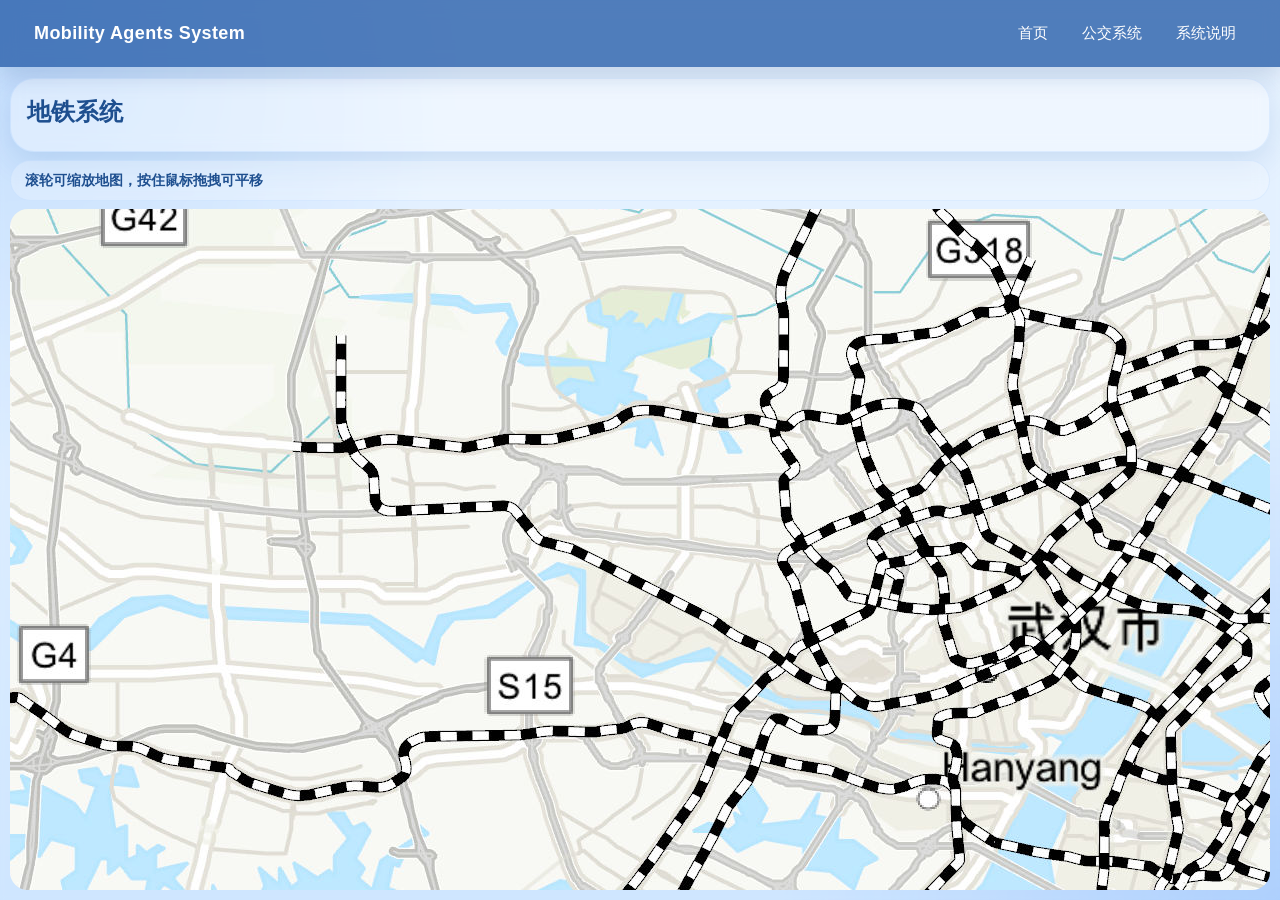
==== pages/metro_map.html @ d88f392e "Add files via upload" ====
<!DOCTYPE html>
<html lang="zh">
<head>
  <meta charset="UTF-8" />
  <meta name="viewport" content="width=device-width, initial-scale=1.0" />
  <title>地铁系统</title>
  <link rel="stylesheet" href="../styles/app.css" />
</head>
<body class="map-page">
  <header class="top-bar">
    <div class="brand-title">Mobility Agents System</div>
    <div class="nav-group">
      <button onclick="goHome()">首页</button>
      <button onclick="goPage('./bus_map.html')">公交系统</button>
      <button onclick="goPage('./about.html')">系统说明</button>
    </div>
  </header>

  <main class="map-page-shell">
    <div class="page-container">
      <div class="page-header">
        <button class="inline-back" onclick="goHome()">返回首页</button>

        <section class="glass-card page-title-card">
          <h1 class="page-title">地铁系统</h1>
        </section>
      </div>

      <section class="map-toolbar">
        <div class="map-tip">滚轮可缩放地图，按住鼠标拖拽可平移</div>
      </section>

      <section class="map-stage-section">
        <div id="map-viewport">
          <div id="map-container">
            <img
              id="map-image"
              src="../assets/images/metro_map.jpg"
              alt="地铁地图"
            />
            <div id="station-layer"></div>
          </div>
        </div>
      </section>
    </div>
  </main>

  <!-- 旧逻辑写入容器：隐藏但保留 -->
  <div id="station-card-panel" style="display:none;">
    <div id="station-card-container"></div>
  </div>

  <!-- 新展示覆盖层 -->
  <div id="station-card-overlay">
    <div class="station-card-modal">
      <div class="station-panel-header">
        <div class="station-panel-title">站点详情</div>
        <button class="panel-close-btn" onclick="closeStationCard()">关闭</button>
      </div>
      <div id="station-card-overlay-container"></div>
    </div>
  </div>

  <div id="mobile-station-card-overlay" style="display:none;">
    <div class="mobile-overlay-inner">
      <div class="mobile-overlay-header">
        <button class="mobile-back-btn" onclick="closeMobileStationCard()">返回</button>
      </div>
      <div id="mobile-station-card-container"></div>
    </div>
  </div>

  <script src="../scripts/utils/constants.js"></script>
  <script src="../scripts/api/data_api.js"></script>

  <script src="../scripts/card/suggestion_renderer.js"></script>
  <script src="../scripts/card/chart_renderer.js"></script>
  <script src="../scripts/card/card_renderer.js"></script>
  <script src="../scripts/card/card_controller.js"></script>

  <script src="../scripts/map/geo_mapper.js"></script>
  <script src="../scripts/map/station_layer.js"></script>
  <script src="../scripts/map/interaction.js"></script>
  <script src="../scripts/map/map_init.js"></script>

  <script>
    function goHome() {
      window.location.href = '../index.html';
    }

    function goPage(path) {
      window.location.href = path;
    }

    function setupStationCardOverlay() {
      const overlay = document.getElementById("station-card-overlay");
      const oldContainer = document.getElementById("station-card-container");
      const overlayContainer = document.getElementById("station-card-overlay-container");

      if (!overlay || !oldContainer || !overlayContainer) return;

      function openOverlayIfHasContent() {
        const html = oldContainer.innerHTML.trim();
        if (html) {
          overlayContainer.innerHTML = html;
          overlay.style.display = "block";
        }
      }

      const observer = new MutationObserver(() => {
        openOverlayIfHasContent();
      });

      observer.observe(oldContainer, {
        childList: true,
        subtree: true,
        characterData: true
      });

      const rawClose = window.closeStationCard;
      window.closeStationCard = function () {
        overlay.style.display = "none";
        overlayContainer.innerHTML = "";
        oldContainer.innerHTML = "";
        if (typeof rawClose === "function") {
          rawClose();
        }
      };

      overlay.addEventListener("click", (event) => {
        if (event.target === overlay) {
          window.closeStationCard();
        }
      });
    }

    function initMapViewer() {
      const viewport = document.getElementById("map-viewport");
      const mapContainer = document.getElementById("map-container");
      const mapImage = document.getElementById("map-image");
      const stationLayer = document.getElementById("station-layer");

      if (!viewport || !mapContainer || !mapImage || !stationLayer) return;

      let scale = 1;
      let minScale = 1;
      let maxScale = 4;

      let translateX = 0;
      let translateY = 0;

      let isDragging = false;
      let dragStartX = 0;
      let dragStartY = 0;
      let dragOriginX = 0;
      let dragOriginY = 0;

      function syncLayerSize() {
        stationLayer.style.width = mapImage.offsetWidth + "px";
        stationLayer.style.height = mapImage.offsetHeight + "px";
      }

      function getImageWidth() {
        return mapImage.offsetWidth;
      }

      function getImageHeight() {
        return mapImage.offsetHeight;
      }

      function getScaledWidth() {
        return getImageWidth() * scale;
      }

      function getScaledHeight() {
        return getImageHeight() * scale;
      }

      function clampTranslate() {
        const vw = viewport.clientWidth;
        const vh = viewport.clientHeight;
        const scaledWidth = getScaledWidth();
        const scaledHeight = getScaledHeight();

        if (scaledWidth <= vw) {
          translateX = (vw - scaledWidth) / 2;
        } else {
          const minX = vw - scaledWidth;
          const maxX = 0;
          translateX = Math.min(maxX, Math.max(minX, translateX));
        }

        if (scaledHeight <= vh) {
          translateY = (vh - scaledHeight) / 2;
        } else {
          const minY = vh - scaledHeight;
          const maxY = 0;
          translateY = Math.min(maxY, Math.max(minY, translateY));
        }
      }

      function applyTransform() {
        clampTranslate();
        mapContainer.style.transform = `translate(${translateX}px, ${translateY}px) scale(${scale})`;
        updateIconScale(scale);
      }

      function updateIconScale(currentScale) {
        const stationButtons = stationLayer.querySelectorAll("button");
        const baseSize = 40;
        const adaptiveSize = Math.max(baseSize / currentScale, 20);
        
        stationButtons.forEach(btn => {
          btn.style.width = `${adaptiveSize}px`;
          btn.style.height = `${adaptiveSize}px`;
          const img = btn.querySelector("img");
          if (img) {
            img.style.width = `${adaptiveSize}px`;
            img.style.height = `${adaptiveSize}px`;
          }
        });
      }

      function updateCoverScale() {
        const vw = viewport.clientWidth;
        const vh = viewport.clientHeight;
        const iw = getImageWidth();
        const ih = getImageHeight();

        if (!iw || !ih) return;

        minScale = Math.max(vw / iw, vh / ih);
        if (scale < minScale) {
          scale = minScale;
        }
      }

      function resetToCover() {
        updateCoverScale();
        const vw = viewport.clientWidth;
        const vh = viewport.clientHeight;
        const scaledWidth = getScaledWidth();
        const scaledHeight = getScaledHeight();

        translateX = (vw - scaledWidth) / 2;
        translateY = (vh - scaledHeight) / 2;

        applyTransform();
      }

      function zoomAtPoint(delta, clientX, clientY) {
        const rect = viewport.getBoundingClientRect();
        const offsetX = clientX - rect.left;
        const offsetY = clientY - rect.top;

        const prevScale = scale;
        let nextScale = scale * (delta > 0 ? 1.12 : 0.88);
        nextScale = Math.max(minScale, Math.min(maxScale, nextScale));

        if (nextScale === prevScale) return;

        const worldX = (offsetX - translateX) / prevScale;
        const worldY = (offsetY - translateY) / prevScale;

        scale = nextScale;
        translateX = offsetX - worldX * scale;
        translateY = offsetY - worldY * scale;

        applyTransform();
      }

      viewport.addEventListener("wheel", (event) => {
        event.preventDefault();
        zoomAtPoint(-event.deltaY, event.clientX, event.clientY);
      }, { passive: false });

      viewport.addEventListener("mousedown", (event) => {
        isDragging = true;
        viewport.classList.add("dragging");
        dragStartX = event.clientX;
        dragStartY = event.clientY;
        dragOriginX = translateX;
        dragOriginY = translateY;
      });

      window.addEventListener("mousemove", (event) => {
        if (!isDragging) return;
        translateX = dragOriginX + (event.clientX - dragStartX);
        translateY = dragOriginY + (event.clientY - dragStartY);
        applyTransform();
      });

      window.addEventListener("mouseup", () => {
        isDragging = false;
        viewport.classList.remove("dragging");
      });

      window.addEventListener("resize", () => {
        syncLayerSize();
        resetToCover();
      });

      syncLayerSize();
      resetToCover();
    }

    document.addEventListener("DOMContentLoaded", () => {
      const mapImage = document.getElementById("map-image");

      const runInit = () => {
        initMap("metro");
        setupStationCardOverlay();
        initMapViewer();
      };

      if (mapImage.complete) {
        runInit();
      } else {
        mapImage.onload = runInit;
      }
    });
  </script>
</body>
</html>
---- styles/app.css ----
@import url("./base.css");
@import url("./home.css");
@import url("./map.css");
@import url("./overlay.css");
@import url("./about.css");
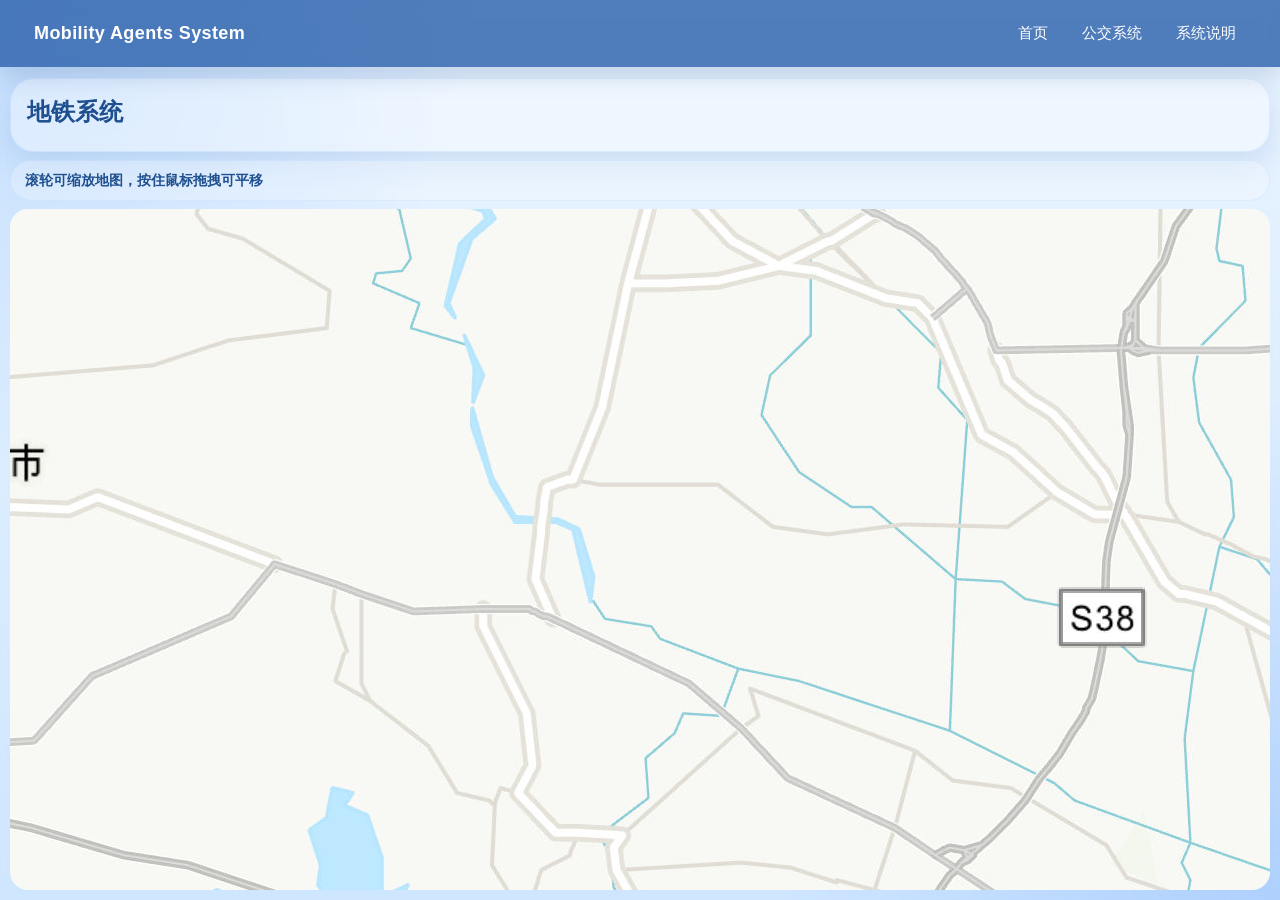
==== commit 75784f14: "Update metro_map.html" ====
--- a/pages/metro_map.html
+++ b/pages/metro_map.html
@@ -45,12 +45,10 @@
     </div>
   </main>
 
-  <!-- 旧逻辑写入容器：隐藏但保留 -->
   <div id="station-card-panel" style="display:none;">
     <div id="station-card-container"></div>
   </div>
 
-  <!-- 新展示覆盖层 -->
   <div id="station-card-overlay">
     <div class="station-card-modal">
       <div class="station-panel-header">
@@ -72,6 +70,7 @@
 
   <script src="../scripts/utils/constants.js"></script>
   <script src="../scripts/api/data_api.js"></script>
+  <script src="../scripts/api/agent_api.js"></script>
 
   <script src="../scripts/card/suggestion_renderer.js"></script>
   <script src="../scripts/card/chart_renderer.js"></script>
@@ -84,241 +83,10 @@
   <script src="../scripts/map/map_init.js"></script>
 
   <script>
-    function goHome() {
-      window.location.href = '../index.html';
-    }
-
-    function goPage(path) {
-      window.location.href = path;
-    }
-
-    function setupStationCardOverlay() {
-      const overlay = document.getElementById("station-card-overlay");
-      const oldContainer = document.getElementById("station-card-container");
-      const overlayContainer = document.getElementById("station-card-overlay-container");
-
-      if (!overlay || !oldContainer || !overlayContainer) return;
-
-      function openOverlayIfHasContent() {
-        const html = oldContainer.innerHTML.trim();
-        if (html) {
-          overlayContainer.innerHTML = html;
-          overlay.style.display = "block";
-        }
-      }
-
-      const observer = new MutationObserver(() => {
-        openOverlayIfHasContent();
-      });
-
-      observer.observe(oldContainer, {
-        childList: true,
-        subtree: true,
-        characterData: true
-      });
-
-      const rawClose = window.closeStationCard;
-      window.closeStationCard = function () {
-        overlay.style.display = "none";
-        overlayContainer.innerHTML = "";
-        oldContainer.innerHTML = "";
-        if (typeof rawClose === "function") {
-          rawClose();
-        }
-      };
-
-      overlay.addEventListener("click", (event) => {
-        if (event.target === overlay) {
-          window.closeStationCard();
-        }
-      });
-    }
-
-    function initMapViewer() {
-      const viewport = document.getElementById("map-viewport");
-      const mapContainer = document.getElementById("map-container");
-      const mapImage = document.getElementById("map-image");
-      const stationLayer = document.getElementById("station-layer");
-
-      if (!viewport || !mapContainer || !mapImage || !stationLayer) return;
-
-      let scale = 1;
-      let minScale = 1;
-      let maxScale = 4;
-
-      let translateX = 0;
-      let translateY = 0;
-
-      let isDragging = false;
-      let dragStartX = 0;
-      let dragStartY = 0;
-      let dragOriginX = 0;
-      let dragOriginY = 0;
-
-      function syncLayerSize() {
-        stationLayer.style.width = mapImage.offsetWidth + "px";
-        stationLayer.style.height = mapImage.offsetHeight + "px";
-      }
-
-      function getImageWidth() {
-        return mapImage.offsetWidth;
-      }
-
-      function getImageHeight() {
-        return mapImage.offsetHeight;
-      }
-
-      function getScaledWidth() {
-        return getImageWidth() * scale;
-      }
-
-      function getScaledHeight() {
-        return getImageHeight() * scale;
-      }
-
-      function clampTranslate() {
-        const vw = viewport.clientWidth;
-        const vh = viewport.clientHeight;
-        const scaledWidth = getScaledWidth();
-        const scaledHeight = getScaledHeight();
-
-        if (scaledWidth <= vw) {
-          translateX = (vw - scaledWidth) / 2;
-        } else {
-          const minX = vw - scaledWidth;
-          const maxX = 0;
-          translateX = Math.min(maxX, Math.max(minX, translateX));
-        }
-
-        if (scaledHeight <= vh) {
-          translateY = (vh - scaledHeight) / 2;
-        } else {
-          const minY = vh - scaledHeight;
-          const maxY = 0;
-          translateY = Math.min(maxY, Math.max(minY, translateY));
-        }
-      }
-
-      function applyTransform() {
-        clampTranslate();
-        mapContainer.style.transform = `translate(${translateX}px, ${translateY}px) scale(${scale})`;
-        updateIconScale(scale);
-      }
-
-      function updateIconScale(currentScale) {
-        const stationButtons = stationLayer.querySelectorAll("button");
-        const baseSize = 40;
-        const adaptiveSize = Math.max(baseSize / currentScale, 20);
-        
-        stationButtons.forEach(btn => {
-          btn.style.width = `${adaptiveSize}px`;
-          btn.style.height = `${adaptiveSize}px`;
-          const img = btn.querySelector("img");
-          if (img) {
-            img.style.width = `${adaptiveSize}px`;
-            img.style.height = `${adaptiveSize}px`;
-          }
-        });
-      }
-
-      function updateCoverScale() {
-        const vw = viewport.clientWidth;
-        const vh = viewport.clientHeight;
-        const iw = getImageWidth();
-        const ih = getImageHeight();
-
-        if (!iw || !ih) return;
-
-        minScale = Math.max(vw / iw, vh / ih);
-        if (scale < minScale) {
-          scale = minScale;
-        }
-      }
-
-      function resetToCover() {
-        updateCoverScale();
-        const vw = viewport.clientWidth;
-        const vh = viewport.clientHeight;
-        const scaledWidth = getScaledWidth();
-        const scaledHeight = getScaledHeight();
-
-        translateX = (vw - scaledWidth) / 2;
-        translateY = (vh - scaledHeight) / 2;
-
-        applyTransform();
-      }
-
-      function zoomAtPoint(delta, clientX, clientY) {
-        const rect = viewport.getBoundingClientRect();
-        const offsetX = clientX - rect.left;
-        const offsetY = clientY - rect.top;
-
-        const prevScale = scale;
-        let nextScale = scale * (delta > 0 ? 1.12 : 0.88);
-        nextScale = Math.max(minScale, Math.min(maxScale, nextScale));
-
-        if (nextScale === prevScale) return;
-
-        const worldX = (offsetX - translateX) / prevScale;
-        const worldY = (offsetY - translateY) / prevScale;
-
-        scale = nextScale;
-        translateX = offsetX - worldX * scale;
-        translateY = offsetY - worldY * scale;
-
-        applyTransform();
-      }
-
-      viewport.addEventListener("wheel", (event) => {
-        event.preventDefault();
-        zoomAtPoint(-event.deltaY, event.clientX, event.clientY);
-      }, { passive: false });
-
-      viewport.addEventListener("mousedown", (event) => {
-        isDragging = true;
-        viewport.classList.add("dragging");
-        dragStartX = event.clientX;
-        dragStartY = event.clientY;
-        dragOriginX = translateX;
-        dragOriginY = translateY;
-      });
-
-      window.addEventListener("mousemove", (event) => {
-        if (!isDragging) return;
-        translateX = dragOriginX + (event.clientX - dragStartX);
-        translateY = dragOriginY + (event.clientY - dragStartY);
-        applyTransform();
-      });
-
-      window.addEventListener("mouseup", () => {
-        isDragging = false;
-        viewport.classList.remove("dragging");
-      });
-
-      window.addEventListener("resize", () => {
-        syncLayerSize();
-        resetToCover();
-      });
-
-      syncLayerSize();
-      resetToCover();
-    }
-
     document.addEventListener("DOMContentLoaded", () => {
-      const mapImage = document.getElementById("map-image");
-
-      const runInit = () => {
-        initMap("metro");
-        setupStationCardOverlay();
-        initMapViewer();
-      };
-
-      if (mapImage.complete) {
-        runInit();
-      } else {
-        mapImage.onload = runInit;
-      }
+      initMap(STATION_TYPES.METRO);
     });
   </script>
 </body>
 </html>
+
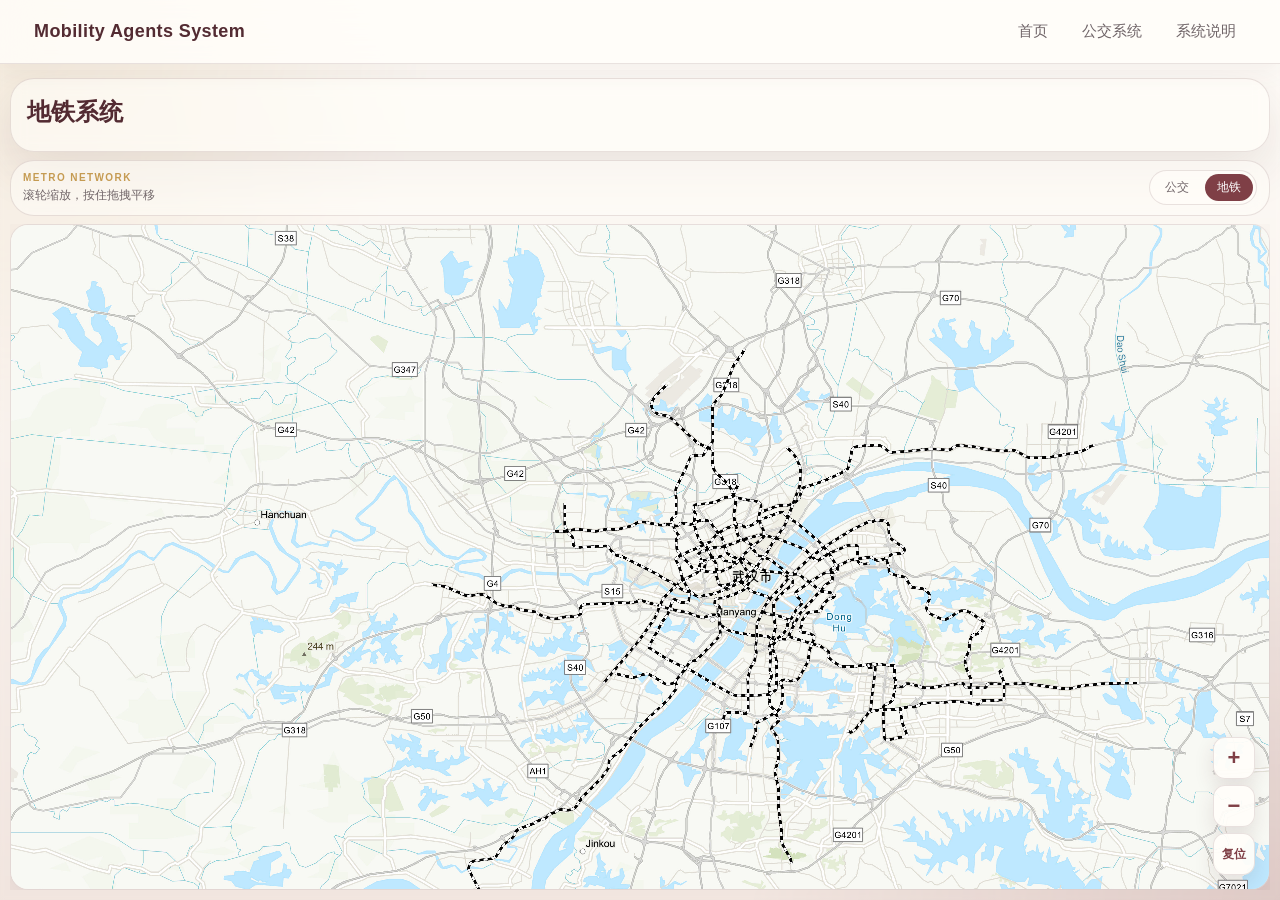
==== commit b794965d: "20260602 update frontend map interaction" ====
--- a/pages/metro_map.html
+++ b/pages/metro_map.html
@@ -26,12 +26,19 @@
         </section>
       </div>
 
-      <section class="map-toolbar">
-        <div class="map-tip">滚轮可缩放地图，按住鼠标拖拽可平移</div>
-      </section>
+      <section class="map-toolbar">
+        <div>
+          <div class="map-eyebrow">METRO NETWORK</div>
+          <div class="map-tip"><span class="desktop-tip">滚轮缩放，按住拖拽平移</span><span class="mobile-tip">双指缩放，单指拖动地图</span></div>
+        </div>
+        <div class="map-switcher" aria-label="地图系统切换">
+          <button type="button" onclick="goPage('./bus_map.html')">公交</button>
+          <button class="active" type="button" aria-current="page">地铁</button>
+        </div>
+      </section>
 
       <section class="map-stage-section">
-        <div id="map-viewport">
+        <div id="map-viewport">
           <div id="map-container">
             <img
               id="map-image"
@@ -39,34 +46,29 @@
               alt="地铁地图"
             />
             <div id="station-layer"></div>
-          </div>
-        </div>
+          </div>
+          <div class="map-controls" aria-label="地图缩放控件">
+            <button type="button" onclick="zoomMapBy(1.25)" aria-label="放大地图">+</button>
+            <button type="button" onclick="zoomMapBy(0.8)" aria-label="缩小地图">−</button>
+            <button class="map-reset" type="button" onclick="resetMapView()">复位</button>
+          </div>
+        </div>
       </section>
     </div>
   </main>
 
-  <div id="station-card-panel" style="display:none;">
-    <div id="station-card-container"></div>
+  <div id="station-card-panel" class="station-card-panel" style="display: none;">
+    <button class="station-card-close" onclick="closeStationCard()">×</button>
+    <div id="station-card-content"></div>
   </div>
 
-  <div id="station-card-overlay">
-    <div class="station-card-modal">
-      <div class="station-panel-header">
-        <div class="station-panel-title">站点详情</div>
-        <button class="panel-close-btn" onclick="closeStationCard()">关闭</button>
-      </div>
-      <div id="station-card-overlay-container"></div>
+  <div id="mobile-station-card-overlay" class="mobile-station-card-overlay" style="display: none;">
+    <div class="mobile-station-card-inner">
+      <button class="station-card-close" onclick="closeMobileStationCard()">×</button>
+      <div id="mobile-station-card-content"></div>
     </div>
   </div>
 
-  <div id="mobile-station-card-overlay" style="display:none;">
-    <div class="mobile-overlay-inner">
-      <div class="mobile-overlay-header">
-        <button class="mobile-back-btn" onclick="closeMobileStationCard()">返回</button>
-      </div>
-      <div id="mobile-station-card-container"></div>
-    </div>
-  </div>
 
   <script src="../scripts/utils/constants.js"></script>
   <script src="../scripts/api/data_api.js"></script>
@@ -90,3 +92,4 @@
 </body>
 </html>
 
+
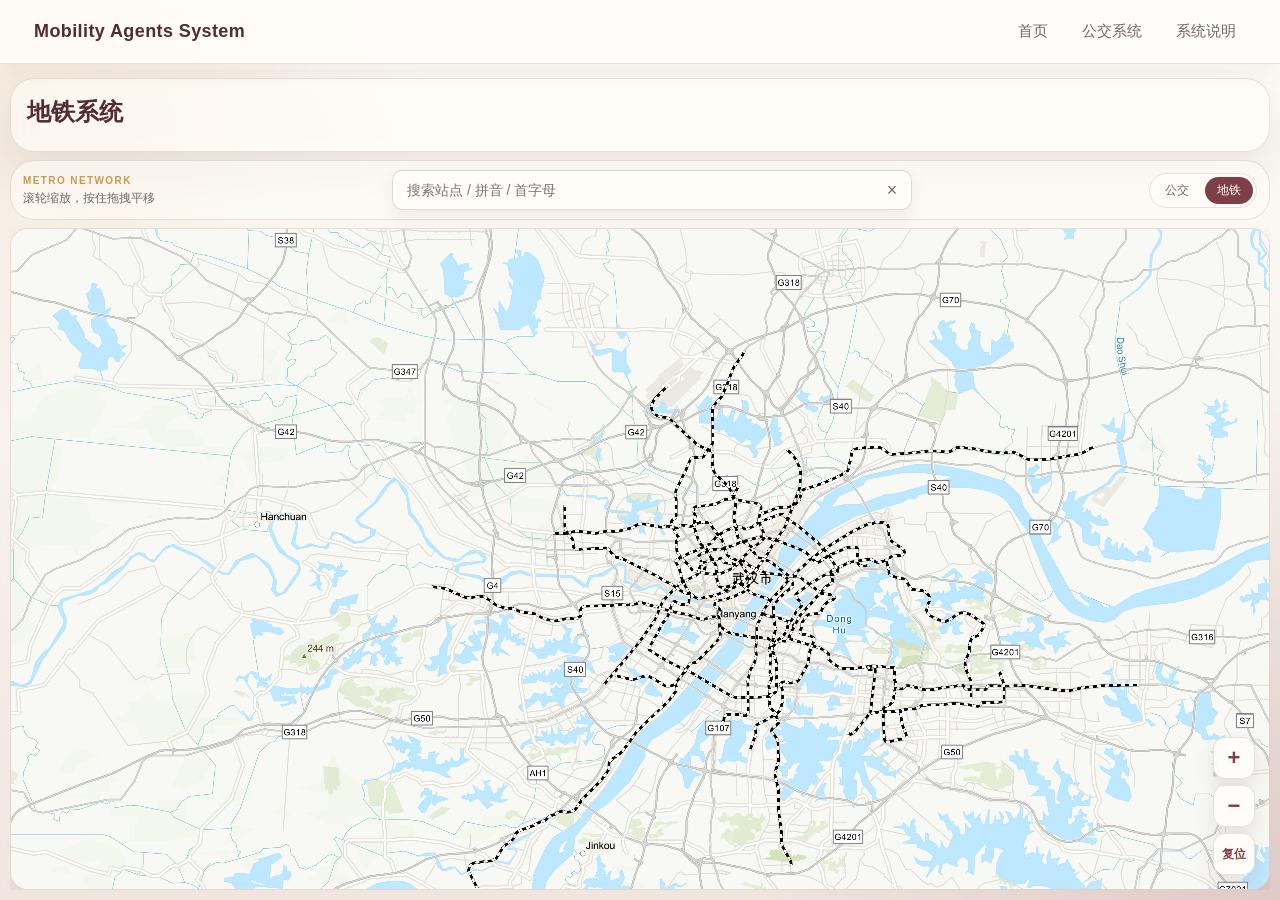
==== commit 5d43557d: "20260603 02" ====
--- a/pages/metro_map.html
+++ b/pages/metro_map.html
@@ -31,6 +31,13 @@
           <div class="map-eyebrow">METRO NETWORK</div>
           <div class="map-tip"><span class="desktop-tip">滚轮缩放，按住拖拽平移</span><span class="mobile-tip">双指缩放，单指拖动地图</span></div>
         </div>
+        <div class="station-search" role="combobox" aria-expanded="false" aria-owns="station-search-results">
+          <label class="sr-only" for="station-search-input">搜索地铁站点</label>
+          <input id="station-search-input" type="search" autocomplete="off" placeholder="搜索站点 / 拼音 / 首字母" />
+          <button id="station-search-clear" class="station-search-clear" type="button" aria-label="清空搜索">×</button>
+          <div id="station-search-results" class="station-search-results" role="listbox" hidden></div>
+          <div id="station-search-status" class="sr-only" aria-live="polite"></div>
+        </div>
         <div class="map-switcher" aria-label="地图系统切换">
           <button type="button" onclick="goPage('./bus_map.html')">公交</button>
           <button class="active" type="button" aria-current="page">地铁</button>
@@ -40,11 +47,17 @@
       <section class="map-stage-section">
         <div id="map-viewport">
           <div id="map-container">
-            <img
-              id="map-image"
-              src="../assets/images/metro_map.jpg"
-              alt="地铁地图"
-            />
+            <picture>
+              <source media="(max-width: 767px)" srcset="../assets/images/metro_map_mobile.jpg" />
+              <img
+                id="map-image"
+                src="../assets/images/metro_map.jpg"
+                alt="地铁地图"
+                width="5000"
+                height="3351"
+                decoding="async"
+              />
+            </picture>
             <div id="station-layer"></div>
           </div>
           <div class="map-controls" aria-label="地图缩放控件">
@@ -78,10 +91,11 @@
   <script src="../scripts/card/chart_renderer.js"></script>
   <script src="../scripts/card/card_renderer.js"></script>
   <script src="../scripts/card/card_controller.js"></script>
-
-  <script src="../scripts/map/geo_mapper.js"></script>
-  <script src="../scripts/map/station_layer.js"></script>
-  <script src="../scripts/map/interaction.js"></script>
+
+  <script src="../scripts/map/geo_mapper.js"></script>
+  <script src="../scripts/map/station_search.js"></script>
+  <script src="../scripts/map/station_layer.js"></script>
+  <script src="../scripts/map/interaction.js"></script>
   <script src="../scripts/map/map_init.js"></script>
 
   <script>
